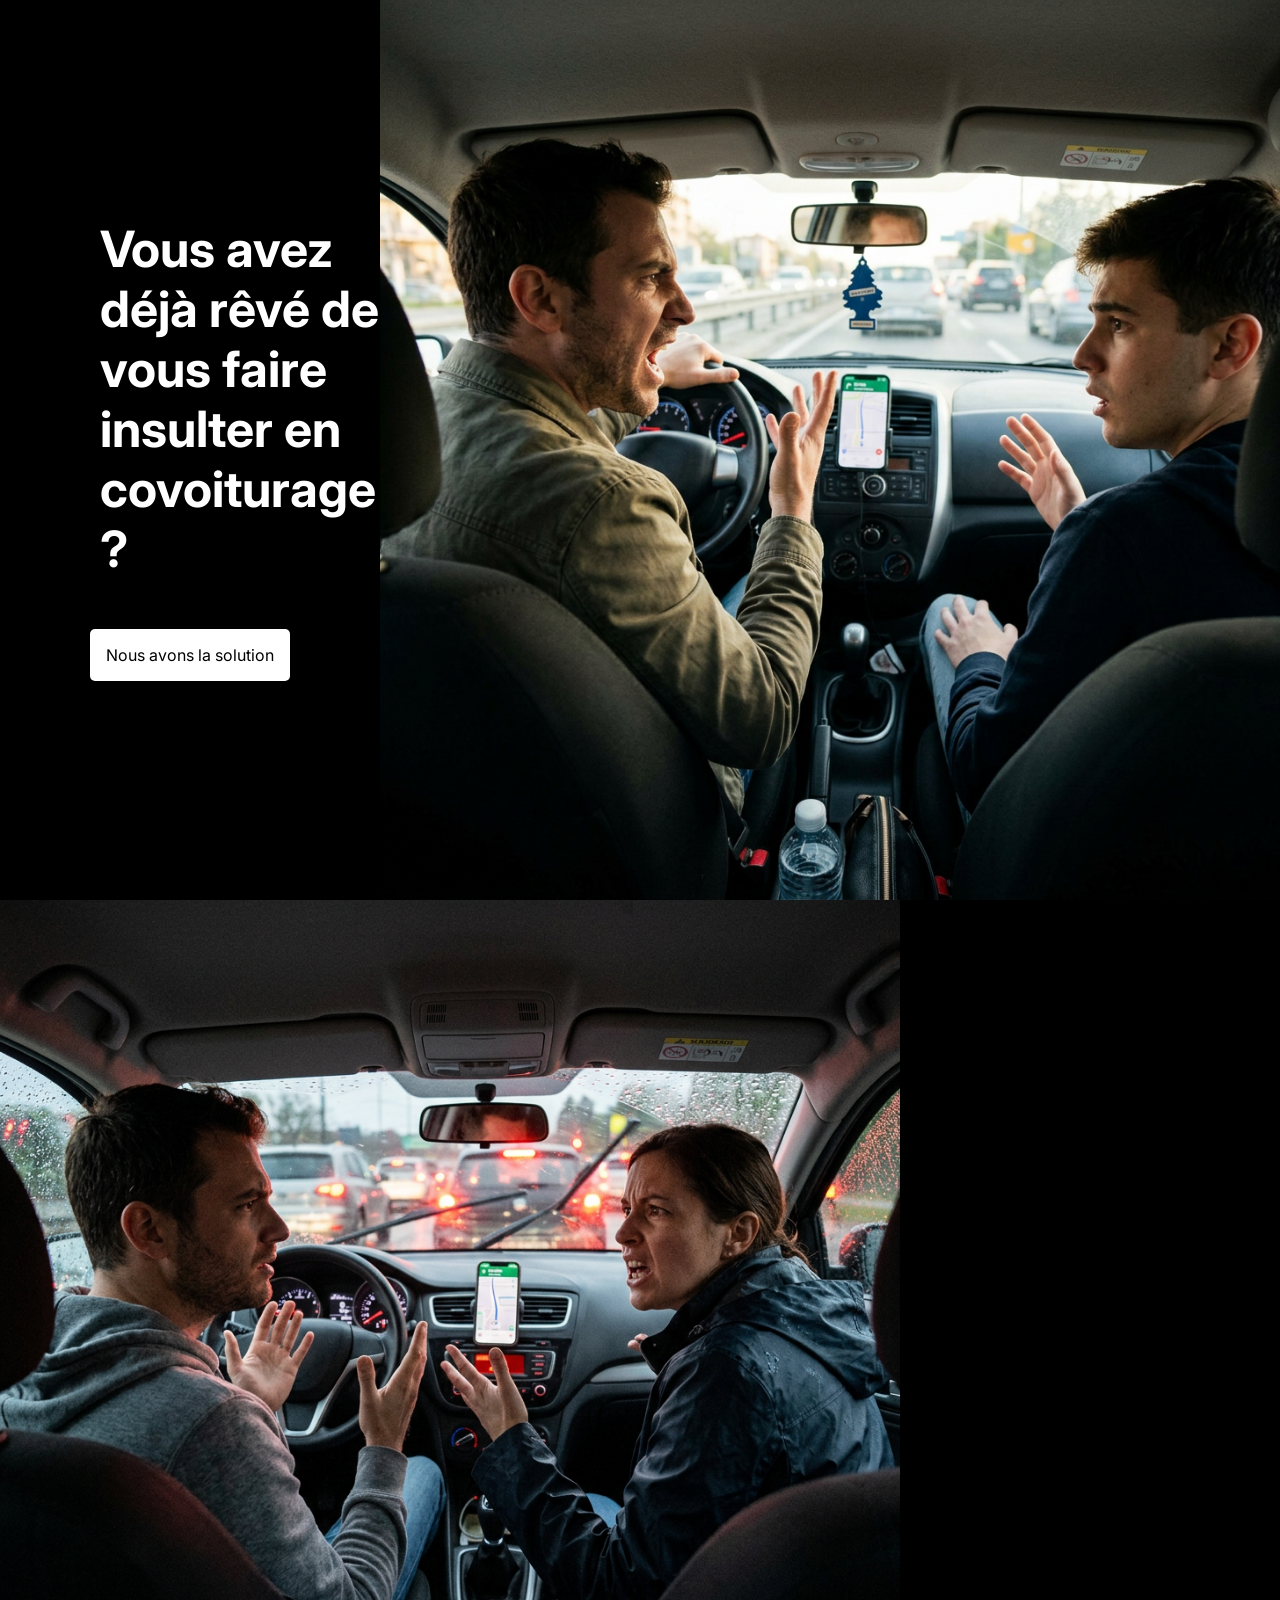
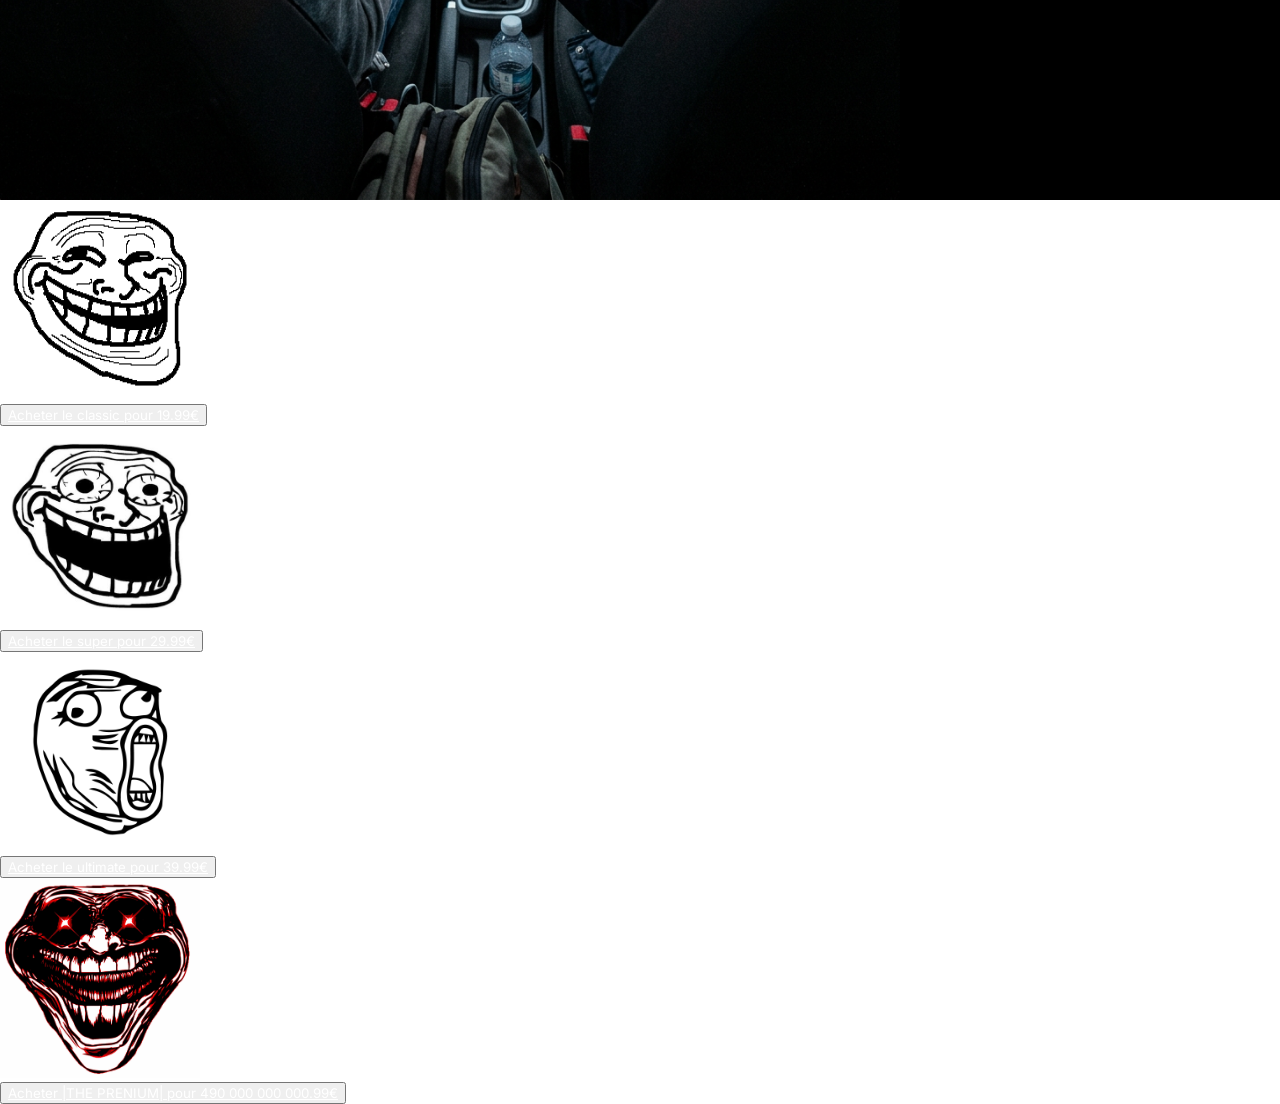
==== HTML/Acceuil.html @ 39e9a440 "ajout d'une page suplementaire" ====
<!DOCTYPE html>
<html lang="fr">
<head>
    <meta charset="UTF-8">
    <meta name="viewport" content="width=device-width, initial-scale=1.0">
    <title>Document</title>
    <link rel="stylesheet" href="../CSS/style.css">
    <link rel="preconnect" href="https://fonts.googleapis.com">
<link rel="preconnect" href="https://fonts.gstatic.com" crossorigin>
<link href="https://fonts.googleapis.com/css2?family=Inter:ital,opsz,wght@0,14..32,100..900;1,14..32,100..900&display=swap" rel="stylesheet">
</head>
<body>
    <header id="hero-banner">
        <div id="texte-hero">
       <h1>Vous avez déjà rêvé de vous faire insulter en covoiturage ?</h1>
       <a href="">Nous avons la solution</a>
        </div>
        <img src="../ASSET/header-bg.png" alt="">
        
    </header>
    <section id="section-solution">
        <img src="../ASSET/section-solution-img.png" alt="">
        <div id="texte-solution">
            <h1></h1>
        </div>
    </section>
    <section id ="tarifs">
    <div class="tarif1">
     <img style="width: 200px; height: 200px;" src ="/ASSET/Trollface1.png" alt="Indisponible">
     <p><button><a href="Tarif1.html">Acheter le classic pour 19.99€</a></button></div><p>
    </div>
   
    <div class="tarif2">
     <img style="width: 200px; height: 200px;" src ="/ASSET/Trollface2.png" alt="Indisponible">
     <p><button><a href="Tarif2.html">Acheter le super pour 29.99€</a></button></div><p>
    </div>

    <div class="tarif3">
     <img style="width: 200px; height: 200px;" src ="/ASSET/Trollface3.png" alt="Indisponible">
     <p><button><a href="Tarif3.html">Acheter le ultimate pour 39.99€</a></button></div><p>
    </div>

    <div class="tarif4">
     <img style="width: 200px; height: 200px;" src ="/ASSET/Trollface4.jpg" alt="Indisponible">
     <p><button><a href="Tarif4.html">Acheter |THE PRENIUM| pour 490 000 000 000.99€</a></button></div><p>
    </div>
 </section>
</body>
</html>
---- CSS/style.css ----
body{
    padding: 0;
    margin: 0;
    
}
h1, h2, h3, h4, h5, h6, p, a {
    padding: 0;
    margin: 0;
    font-family: "Inter", sans-serif;
    color: white;

}

#hero-banner{
    display: flex;
    padding: 0;
    margin: 0;
   
    
    width: 100%;
    height: 100vh;

   div{
    display: flex;
    flex-direction: column;
    gap: 50px;
    justify-content: center;
    align-items: center;
    width: 100%;
    height: 100vh;
    background-color: black;
    
    h1{
        font-size: 50px;
        padding-left: 2em;
    }
    a{
        text-decoration: none;
        color: black;
        background-color: white;
        padding: 1em;
        border-radius: 5px;
    }
    a:hover{
        background-color: rgba(255, 255, 255, 0.74);
        transition: 0.2s;
    }
   }
   
}
#section-solution{
    display: flex;
    background-color: black;
    width: 100%;
    height: 100vh;
    img{
        width: fit-content;
        height: 100vh;
    }
    div{
        display: flex;
        justify-content: center;
        align-items: center;

        width: 100%;
        height: 100vh;
    }
}
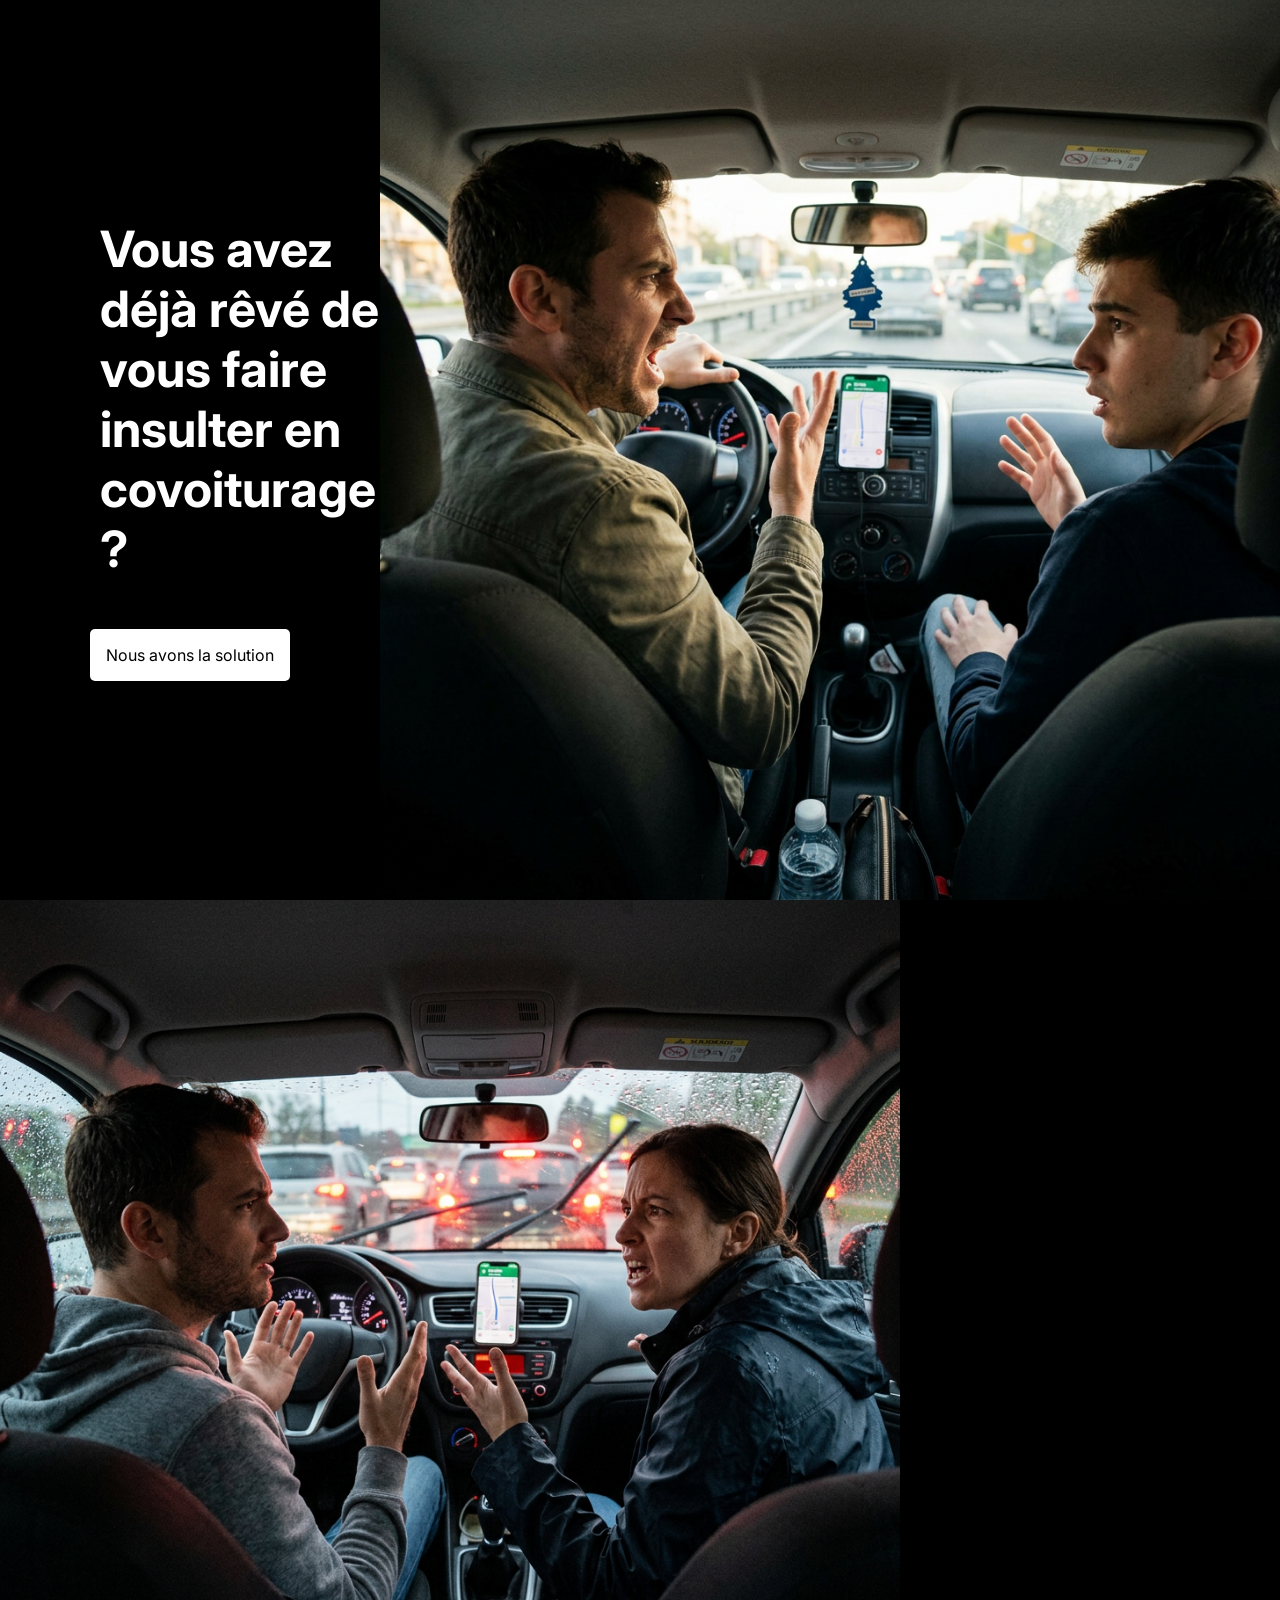
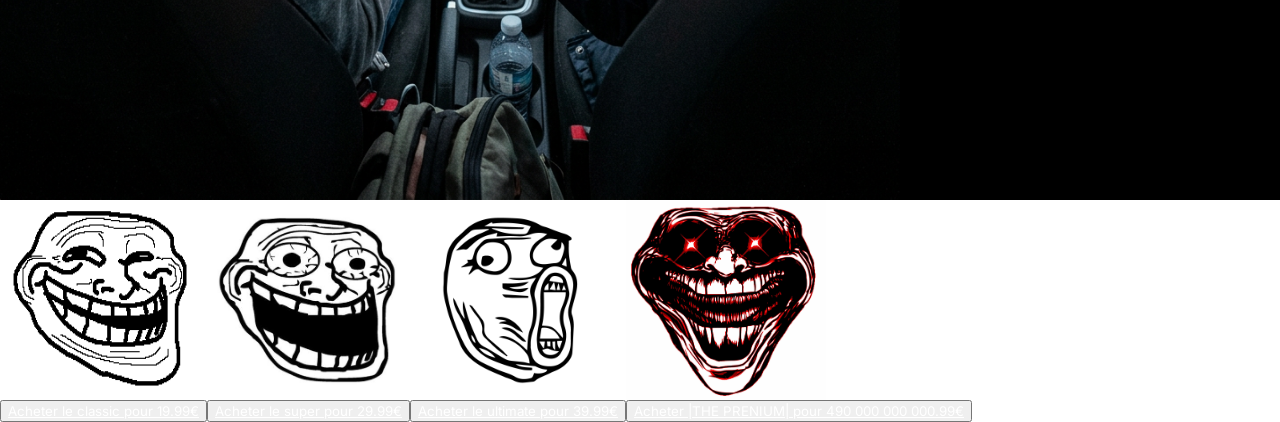
==== commit 8d3dab48: "Alignement des image" ====
--- a/HTML/Acceuil.html
+++ b/HTML/Acceuil.html
@@ -24,26 +24,27 @@
             <h1></h1>
         </div>
     </section>
-    <section id ="tarifs">
-    <div class="tarif1">
-     <img style="width: 200px; height: 200px;" src ="/ASSET/Trollface1.png" alt="Indisponible">
+    
+    <section id="tarifs">
+    <article class="tarif">
+     <img src ="/ASSET/Trollface1.png" alt="Indisponible">
      <p><button><a href="Tarif1.html">Acheter le classic pour 19.99€</a></button></div><p>
-    </div>
+     </article>
    
-    <div class="tarif2">
-     <img style="width: 200px; height: 200px;" src ="/ASSET/Trollface2.png" alt="Indisponible">
+    <article class="tarif">
+     <img src ="/ASSET/Trollface2.png" alt="Indisponible">
      <p><button><a href="Tarif2.html">Acheter le super pour 29.99€</a></button></div><p>
-    </div>
+     </article>
 
-    <div class="tarif3">
-     <img style="width: 200px; height: 200px;" src ="/ASSET/Trollface3.png" alt="Indisponible">
+    <article class="tarif">
+     <img src ="/ASSET/Trollface3.png" alt="Indisponible">
      <p><button><a href="Tarif3.html">Acheter le ultimate pour 39.99€</a></button></div><p>
-    </div>
+     </article>
 
-    <div class="tarif4">
-     <img style="width: 200px; height: 200px;" src ="/ASSET/Trollface4.jpg" alt="Indisponible">
+    <article class="tarif">
+     <img src ="/ASSET/Trollface4.jpg" alt="Indisponible">
      <p><button><a href="Tarif4.html">Acheter |THE PRENIUM| pour 490 000 000 000.99€</a></button></div><p>
-    </div>
+    </article>
  </section>
 </body>
 </html>
--- a/CSS/style.css
+++ b/CSS/style.css
@@ -65,4 +65,21 @@
         width: 100%;
         height: 100vh;
     }
+}
+
+
+
+#tarifs {
+display: flex;
+flex-direction: row;
+
+
+}
+
+.tarif {
+display: flex;
+flex-direction: column;
+img{
+    width: 200px;
+    height: 200px;}
 }
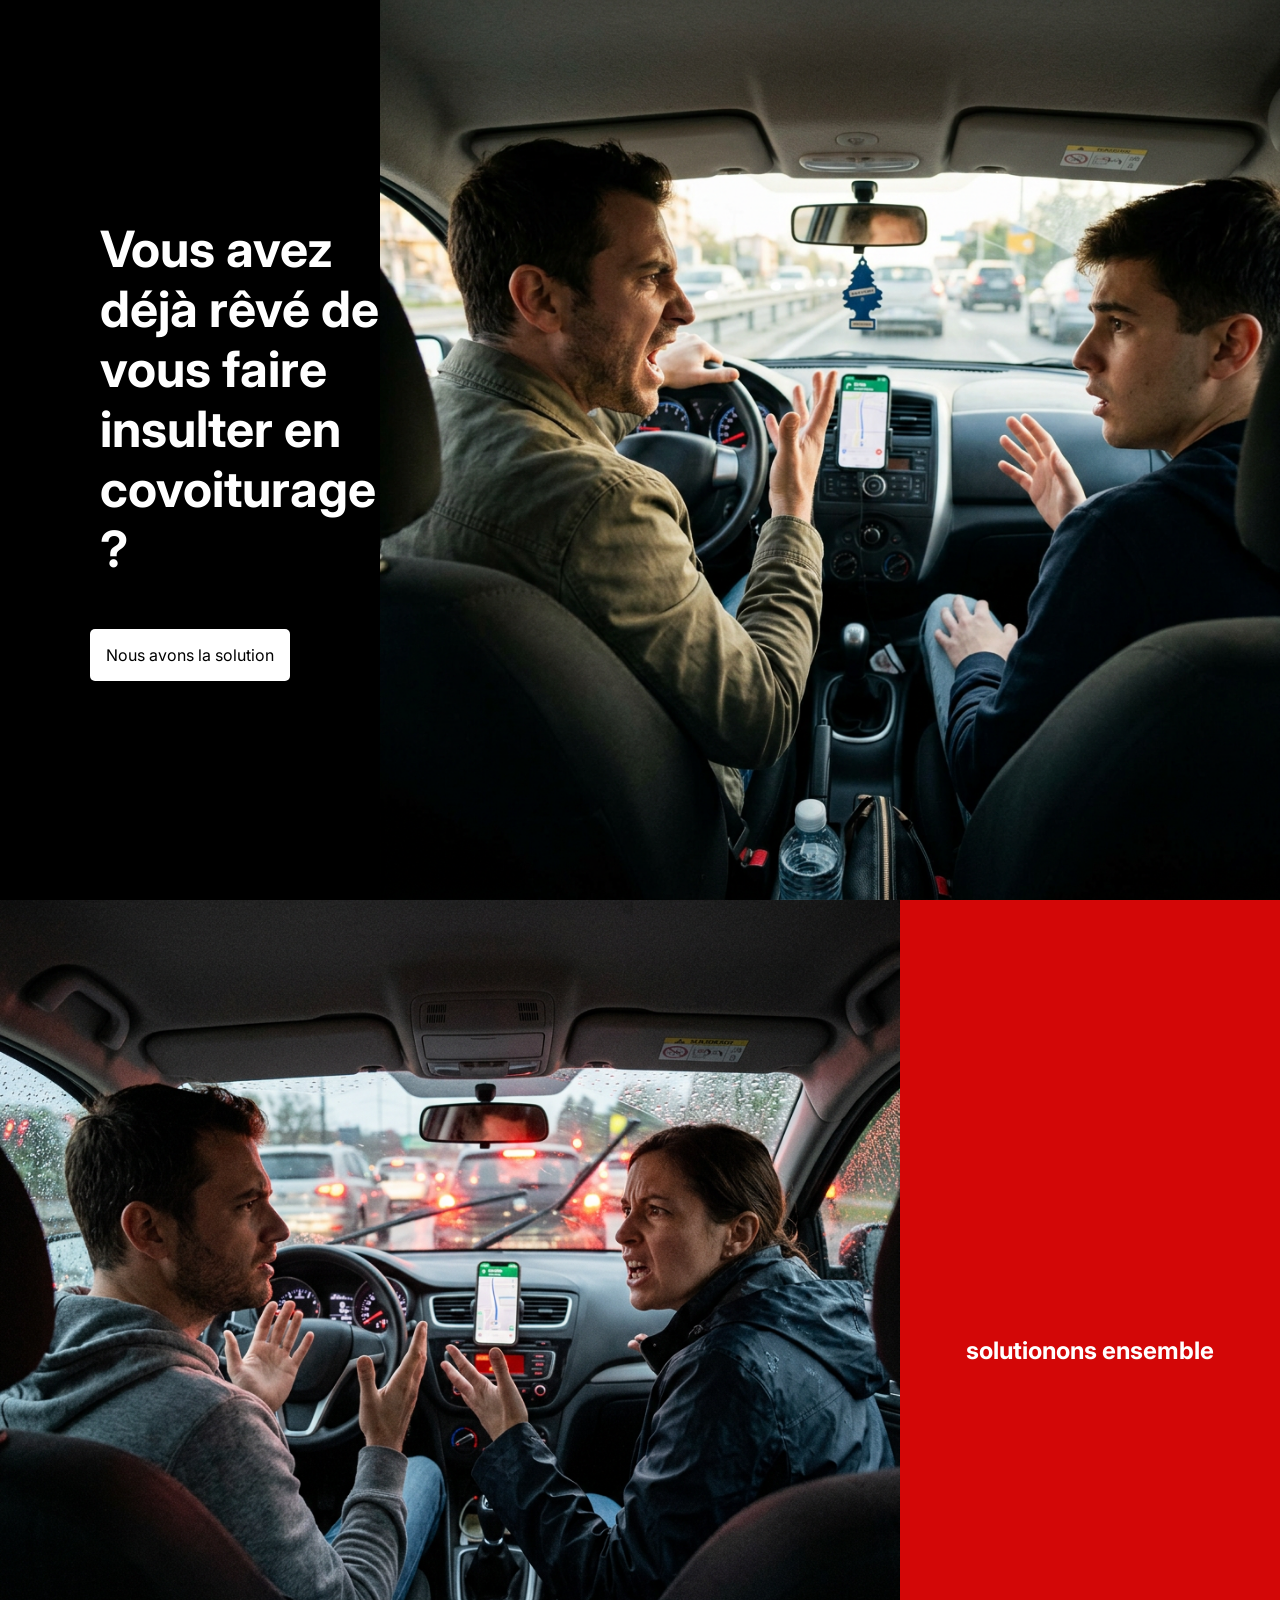
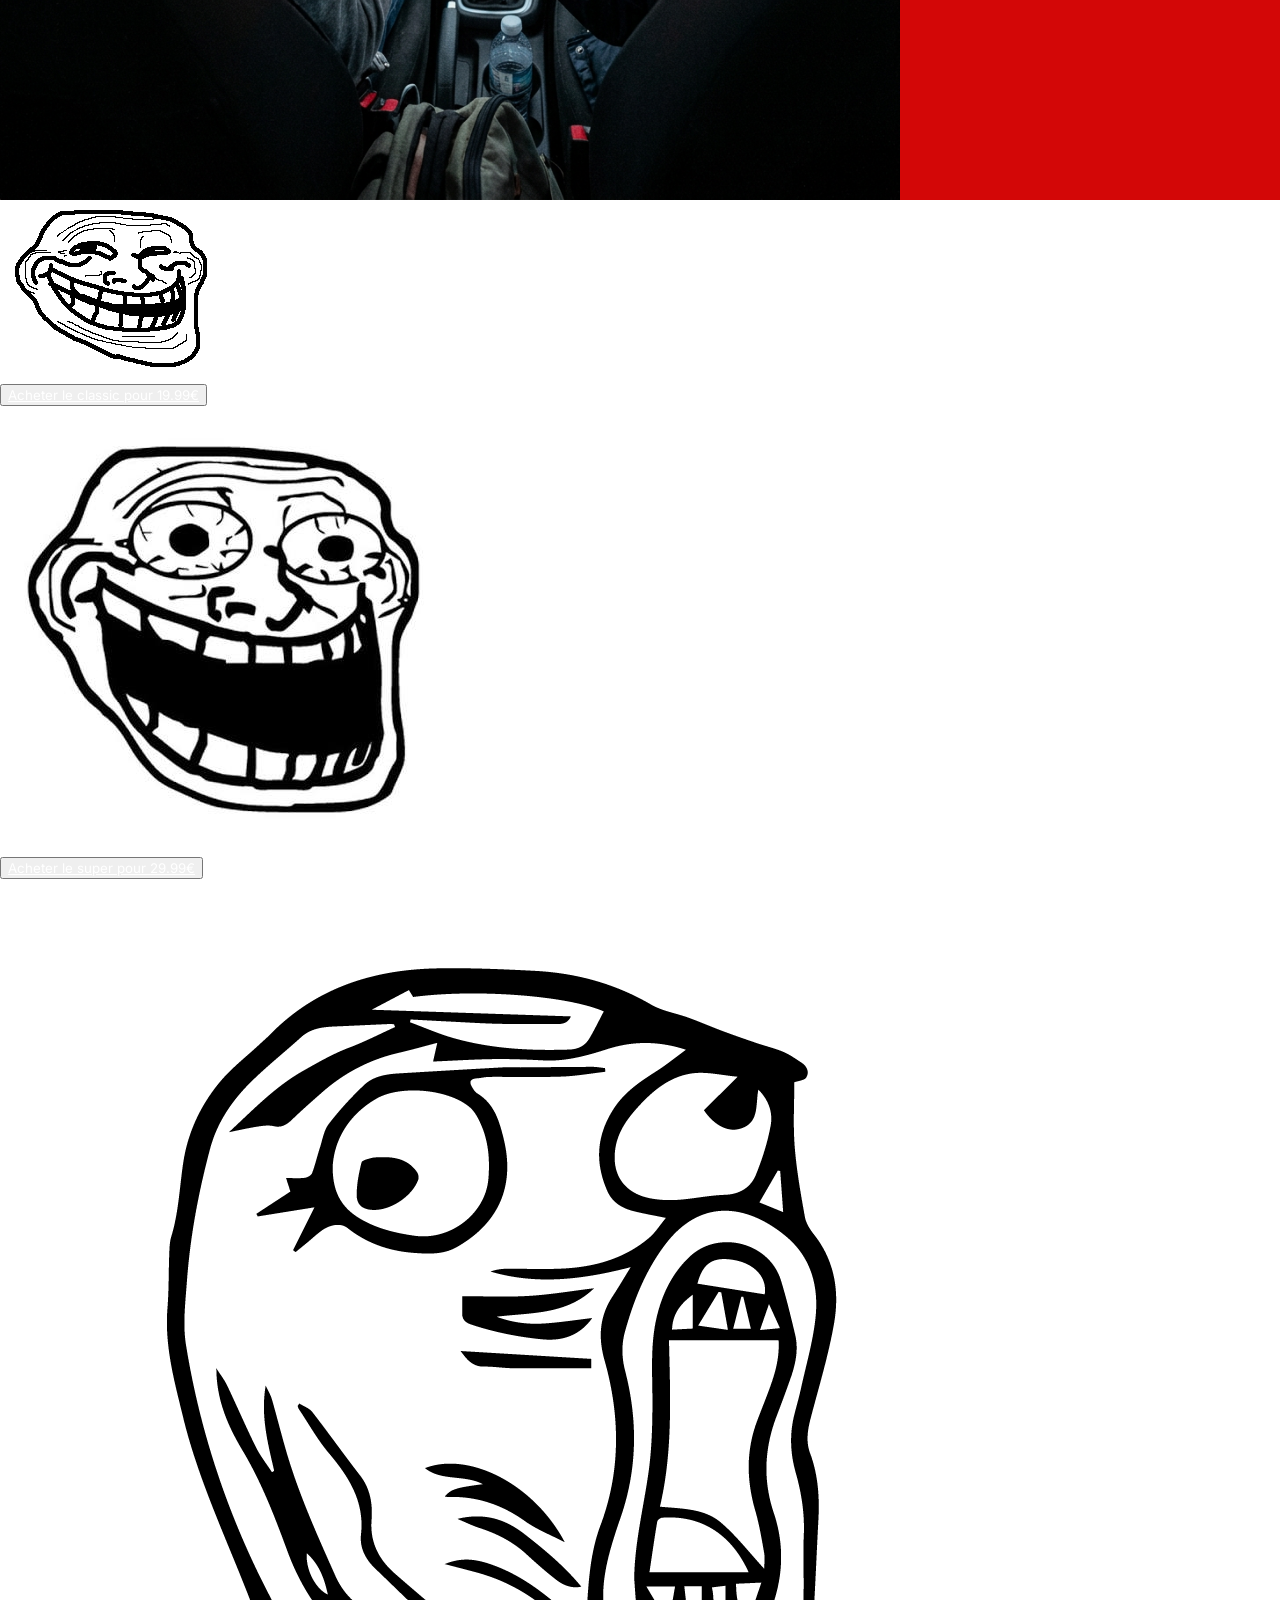
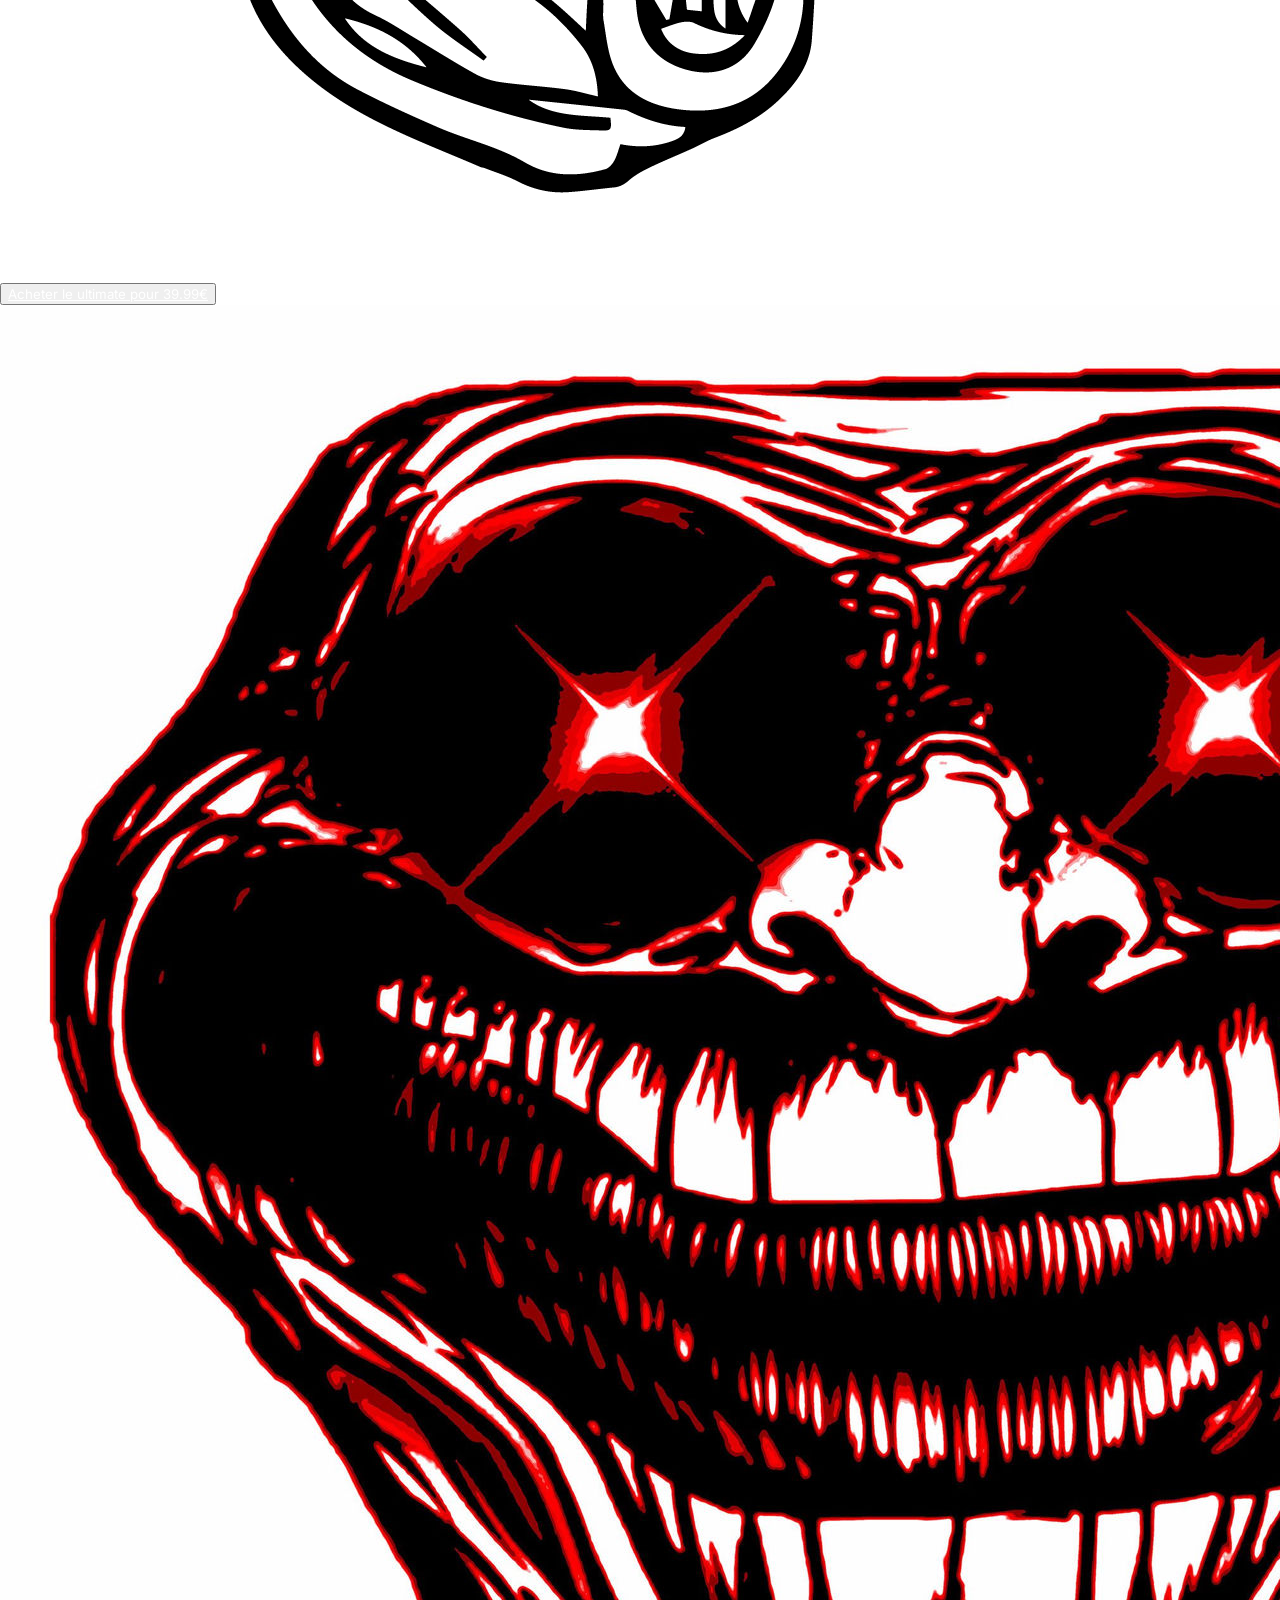
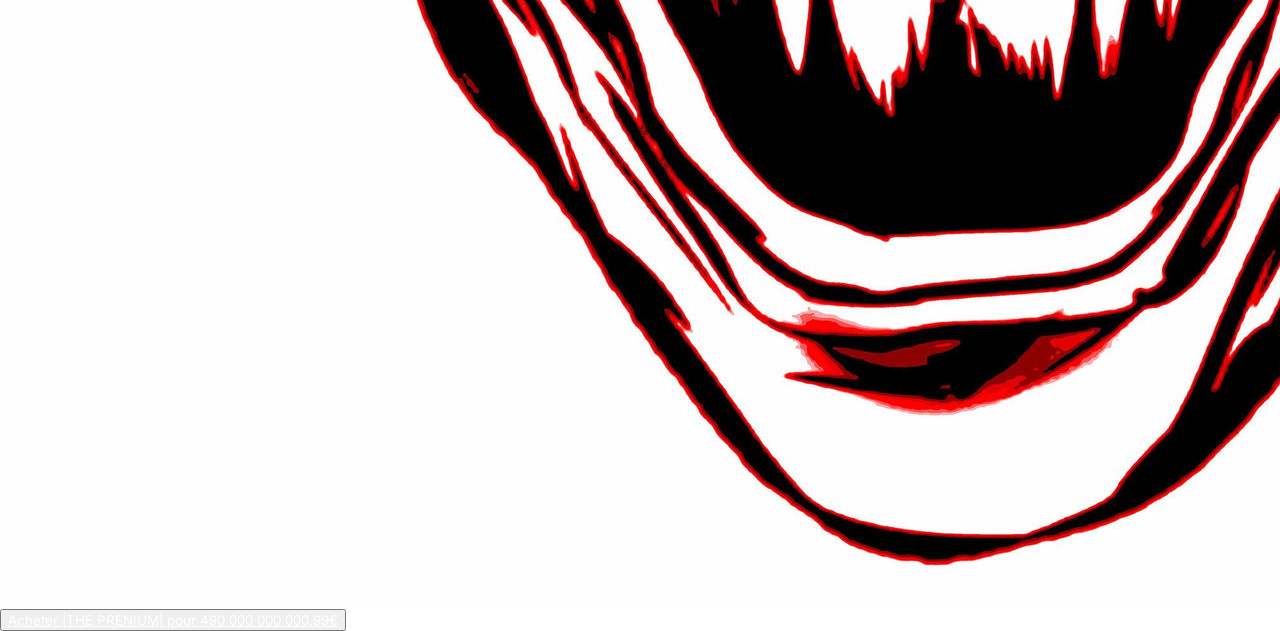
==== commit 70e719e7: "a" ====
--- a/HTML/Acceuil.html
+++ b/HTML/Acceuil.html
@@ -21,7 +21,7 @@
     <section id="section-solution">
         <img src="../ASSET/section-solution-img.png" alt="">
         <div id="texte-solution">
-            <h1></h1>
+            <h1>solutionons ensemble</h1>
         </div>
     </section>
     
--- a/CSS/style.css
+++ b/CSS/style.css
@@ -50,7 +50,7 @@
 }
 #section-solution{
     display: flex;
-    background-color: black;
+    background-color: rgb(211, 7, 7);
     width: 100%;
     height: 100vh;
     img{
@@ -64,22 +64,8 @@
 
         width: 100%;
         height: 100vh;
+        h3{
+            width: 500px;
+        }
     }
-}
-
-
-
-#tarifs {
-display: flex;
-flex-direction: row;
-
-
-}
-
-.tarif {
-display: flex;
-flex-direction: column;
-img{
-    width: 200px;
-    height: 200px;}
 }
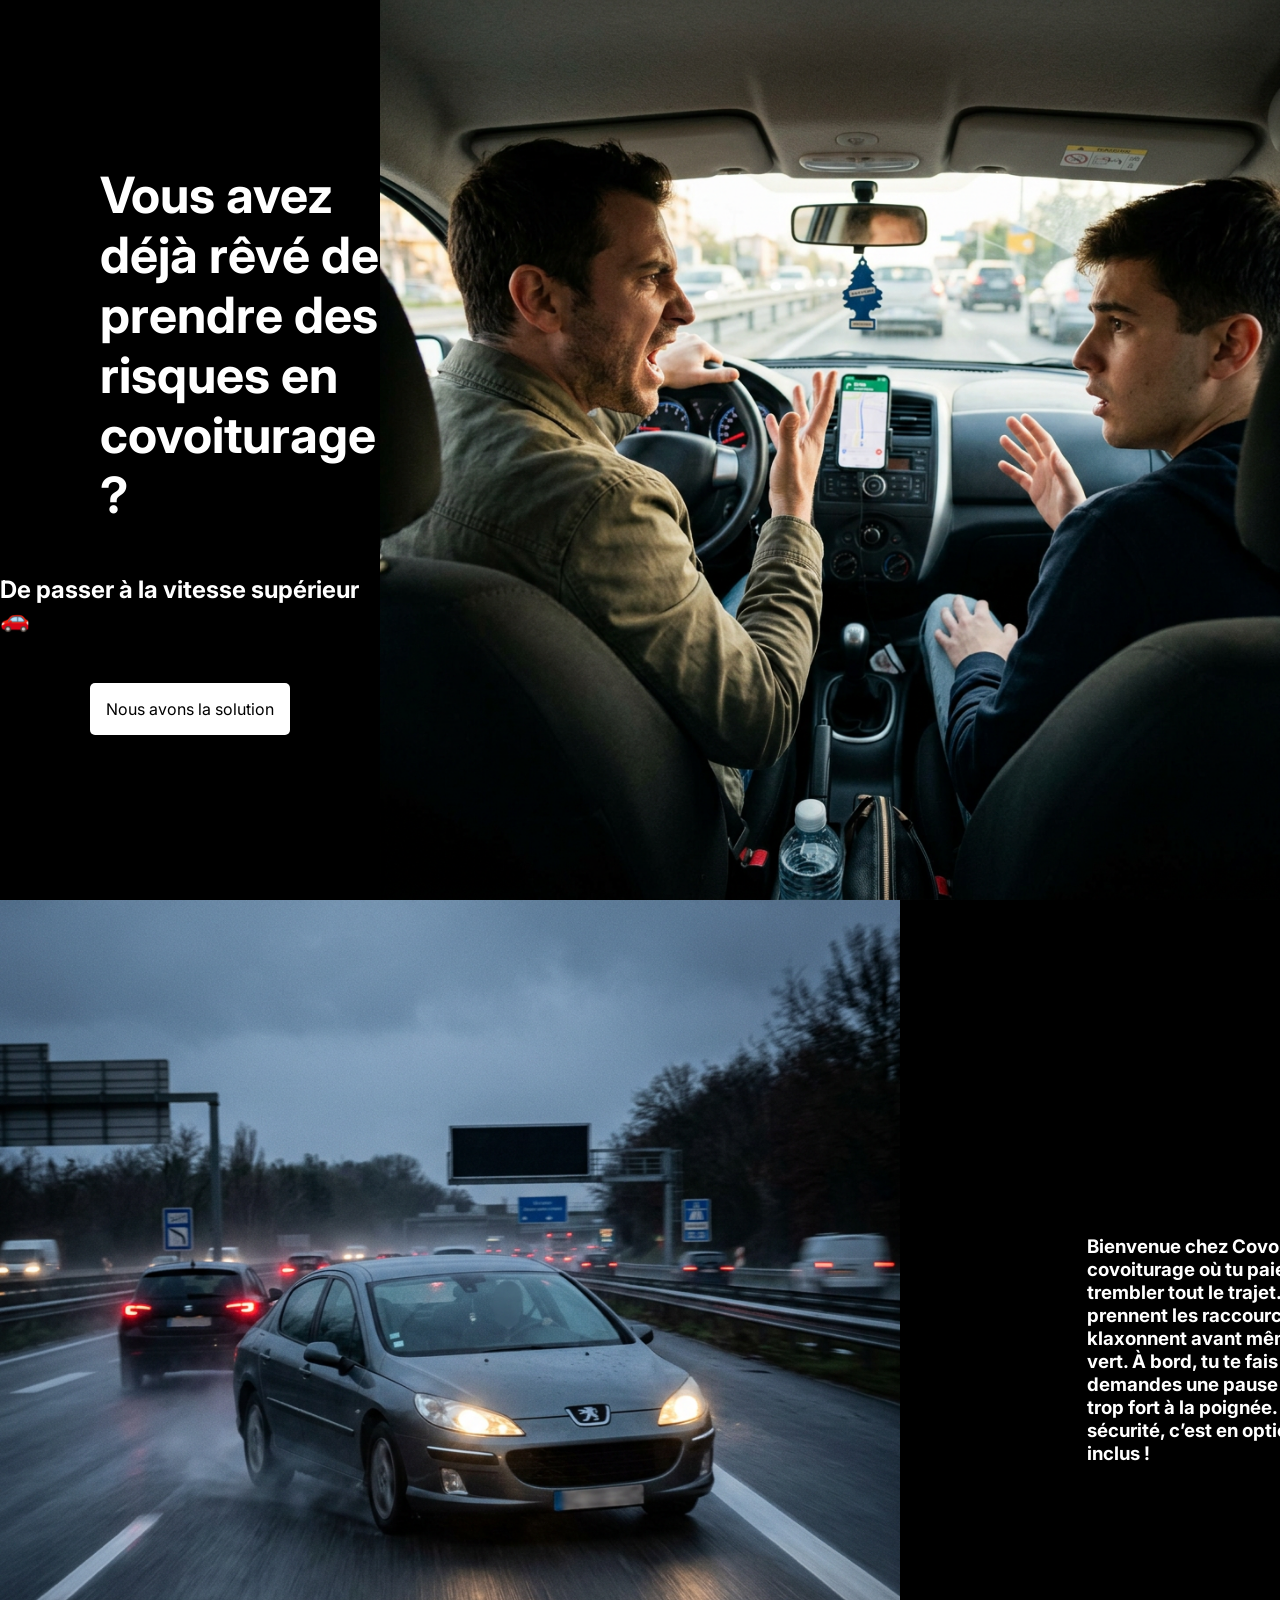
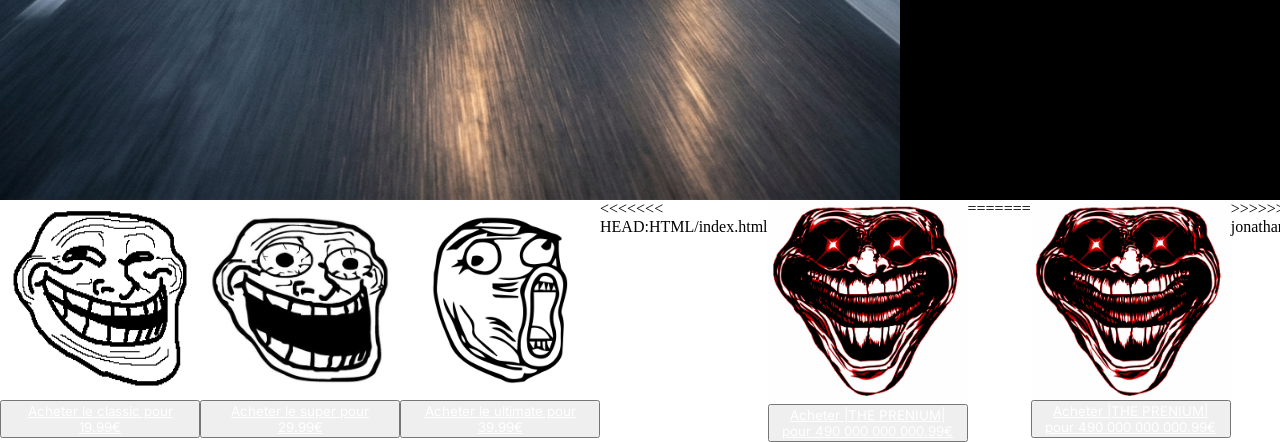
==== commit 1e275bc6: "modification" ====
--- a/HTML/Acceuil.html
+++ b/HTML/Acceuil.html
@@ -12,16 +12,24 @@
 <body>
     <header id="hero-banner">
         <div id="texte-hero">
-       <h1>Vous avez déjà rêvé de vous faire insulter en covoiturage ?</h1>
+       <h1>Vous avez déjà rêvé de prendre des risques en covoiturage ?</h1>
+       <h2>De passer à la vitesse supérieur 🚗</h2>
        <a href="">Nous avons la solution</a>
         </div>
         <img src="../ASSET/header-bg.png" alt="">
         
     </header>
     <section id="section-solution">
-        <img src="../ASSET/section-solution-img.png" alt="">
+        <img src="../ASSET/Rapide 2.png" alt="">
         <div id="texte-solution">
+<<<<<<< HEAD:HTML/index.html
+            <h3>Bienvenue chez Covoit’ la Mort : le covoiturage où tu paies pour arriver vite… et trembler tout le trajet.
+            Nos chauffeurs prennent les raccourcis les plus douteux et klaxonnent avant même que le feu passe au vert.
+            À bord, tu te fais engueuler si tu demandes une pause ou si tu t’accroches trop fort à la poignée.
+            Covoit’ la Mort : la sécurité, c’est en option — le stress, c’est inclus !</h3>
+=======
             <h1>solutionons ensemble</h1>
+>>>>>>> jonathan:HTML/Acceuil.html
         </div>
     </section>
     
@@ -41,10 +49,17 @@
      <p><button><a href="Tarif3.html">Acheter le ultimate pour 39.99€</a></button></div><p>
      </article>
 
+<<<<<<< HEAD:HTML/index.html
+    <div class="tarif4">
+     <img style="width: 200px; height: 200px;" src ="/ASSET/Trollface4.jpg" alt="Indisponible">
+     <p><button><a href="Tarif4.html">Acheter |THE PRENIUM| pour 490 000 000 000.99€</a></button><p>
+    </div>
+=======
     <article class="tarif">
      <img src ="/ASSET/Trollface4.jpg" alt="Indisponible">
      <p><button><a href="Tarif4.html">Acheter |THE PRENIUM| pour 490 000 000 000.99€</a></button></div><p>
     </article>
+>>>>>>> jonathan:HTML/Acceuil.html
  </section>
 </body>
 </html>
--- a/CSS/style.css
+++ b/CSS/style.css
@@ -50,7 +50,7 @@
 }
 #section-solution{
     display: flex;
-    background-color: rgb(211, 7, 7);
+    background-color: black;
     width: 100%;
     height: 100vh;
     img{
@@ -68,4 +68,21 @@
             width: 500px;
         }
     }
+}
+
+
+
+#tarifs {
+display: flex;
+flex-direction: row;
+
+
+}
+
+.tarif {
+display: flex;
+flex-direction: column;
+img{
+    width: 200px;
+    height: 200px;}
 }
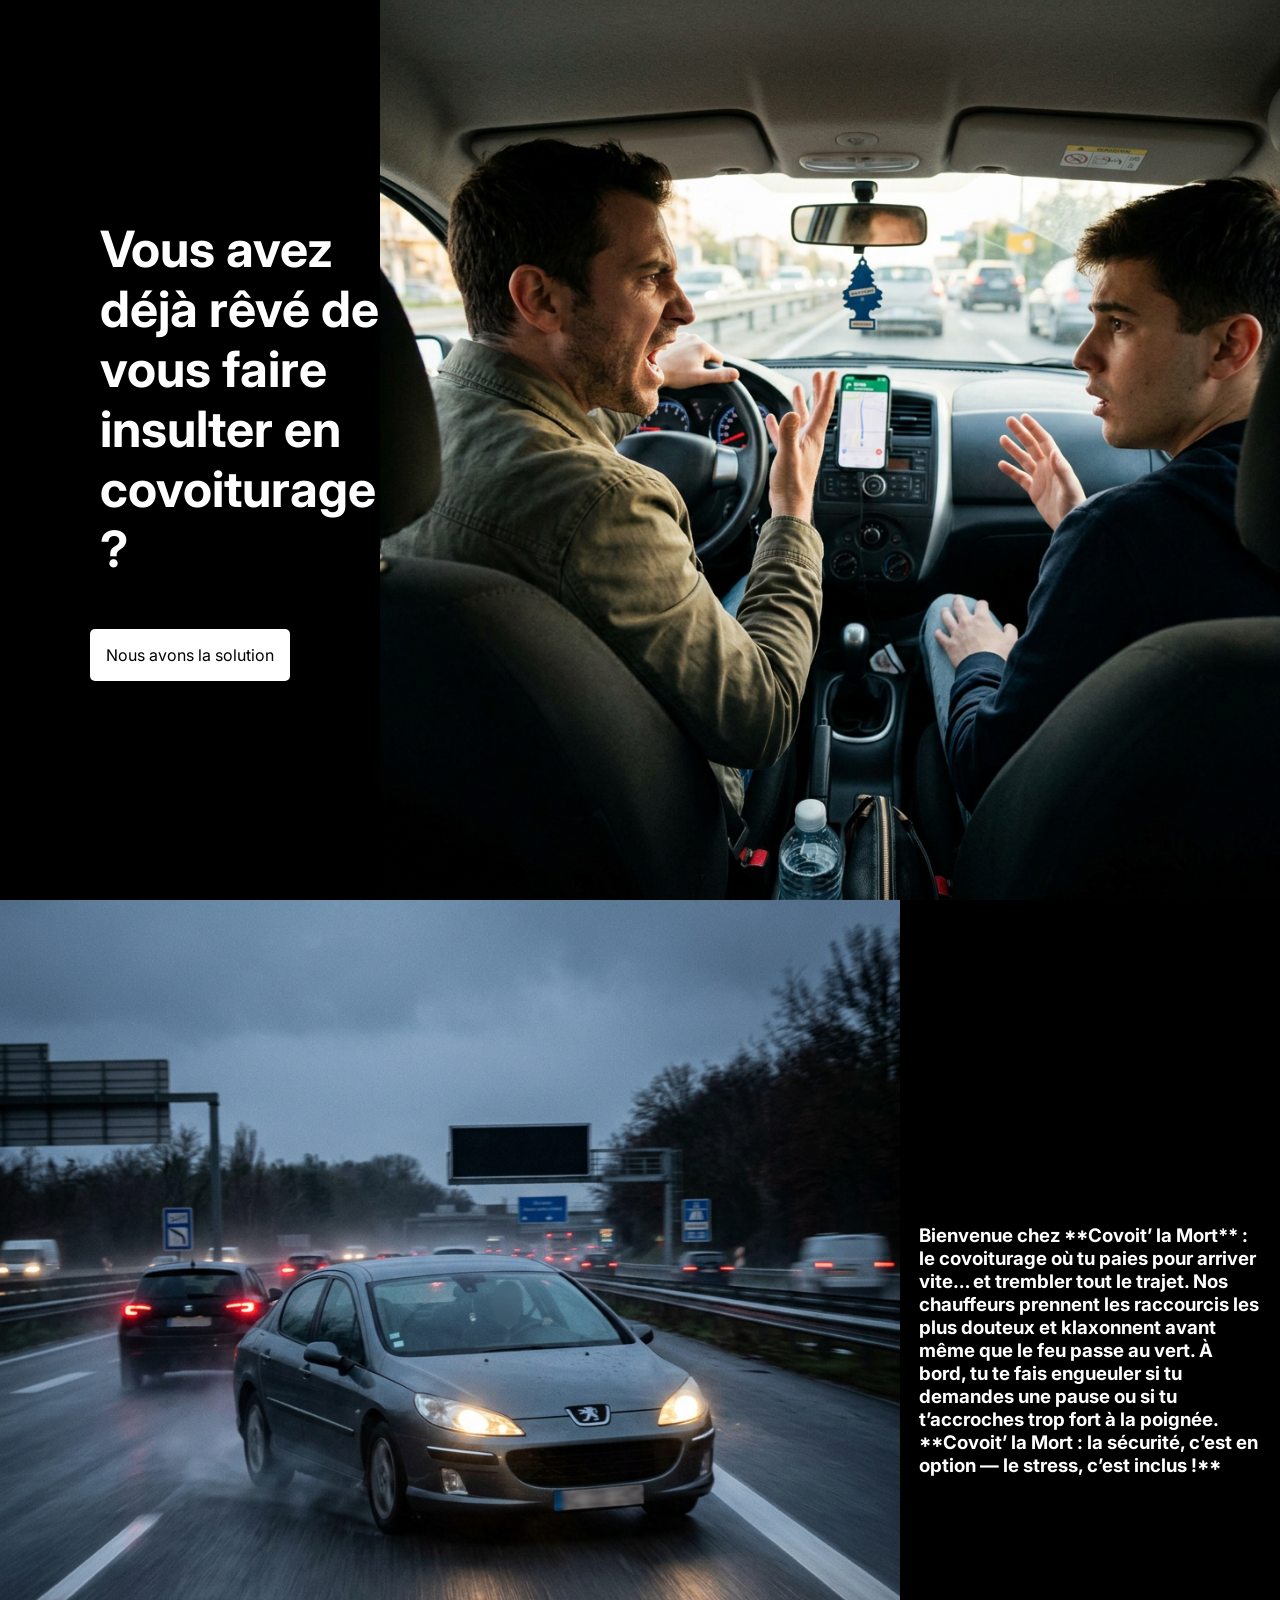
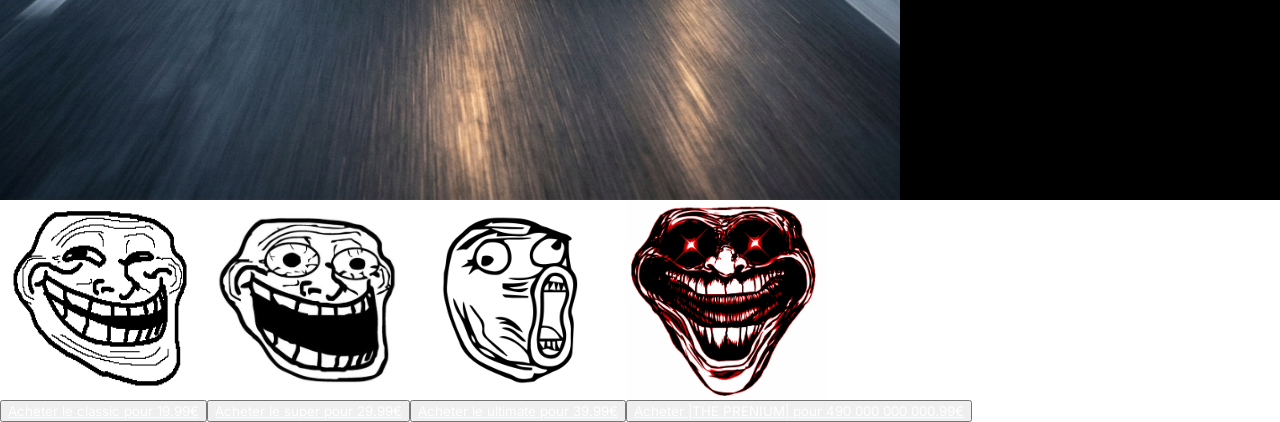
==== commit 9ab3ecef: "modification de mes bails" ====
--- a/HTML/Acceuil.html
+++ b/HTML/Acceuil.html
@@ -12,8 +12,7 @@
 <body>
     <header id="hero-banner">
         <div id="texte-hero">
-       <h1>Vous avez déjà rêvé de prendre des risques en covoiturage ?</h1>
-       <h2>De passer à la vitesse supérieur 🚗</h2>
+       <h1>Vous avez déjà rêvé de vous faire insulter en covoiturage ?</h1>
        <a href="">Nous avons la solution</a>
         </div>
         <img src="../ASSET/header-bg.png" alt="">
@@ -22,14 +21,10 @@
     <section id="section-solution">
         <img src="../ASSET/Rapide 2.png" alt="">
         <div id="texte-solution">
-<<<<<<< HEAD:HTML/index.html
-            <h3>Bienvenue chez Covoit’ la Mort : le covoiturage où tu paies pour arriver vite… et trembler tout le trajet.
-            Nos chauffeurs prennent les raccourcis les plus douteux et klaxonnent avant même que le feu passe au vert.
-            À bord, tu te fais engueuler si tu demandes une pause ou si tu t’accroches trop fort à la poignée.
-            Covoit’ la Mort : la sécurité, c’est en option — le stress, c’est inclus !</h3>
-=======
-            <h1>solutionons ensemble</h1>
->>>>>>> jonathan:HTML/Acceuil.html
+            <h3>Bienvenue chez **Covoit’ la Mort** : le covoiturage où tu paies pour arriver vite… et trembler tout le trajet.  
+            Nos chauffeurs prennent les raccourcis les plus douteux et klaxonnent avant même que le feu passe au vert.  
+            À bord, tu te fais engueuler si tu demandes une pause ou si tu t’accroches trop fort à la poignée.  
+            **Covoit’ la Mort : la sécurité, c’est en option — le stress, c’est inclus !**</h3>
         </div>
     </section>
     
@@ -49,17 +44,10 @@
      <p><button><a href="Tarif3.html">Acheter le ultimate pour 39.99€</a></button></div><p>
      </article>
 
-<<<<<<< HEAD:HTML/index.html
-    <div class="tarif4">
-     <img style="width: 200px; height: 200px;" src ="/ASSET/Trollface4.jpg" alt="Indisponible">
-     <p><button><a href="Tarif4.html">Acheter |THE PRENIUM| pour 490 000 000 000.99€</a></button><p>
-    </div>
-=======
     <article class="tarif">
      <img src ="/ASSET/Trollface4.jpg" alt="Indisponible">
      <p><button><a href="Tarif4.html">Acheter |THE PRENIUM| pour 490 000 000 000.99€</a></button></div><p>
     </article>
->>>>>>> jonathan:HTML/Acceuil.html
  </section>
 </body>
 </html>
--- a/CSS/style.css
+++ b/CSS/style.css
@@ -50,9 +50,14 @@
 }
 #section-solution{
     display: flex;
-    background-color: black;
+    background-color: rgb(0, 0, 0);
     width: 100%;
     height: 100vh;
+    h3{
+        max-width: 600px;
+        max-height: 600px;
+        padding: 1em;
+    }
     img{
         width: fit-content;
         height: 100vh;
@@ -64,9 +69,6 @@
 
         width: 100%;
         height: 100vh;
-        h3{
-            width: 500px;
-        }
     }
 }
 
